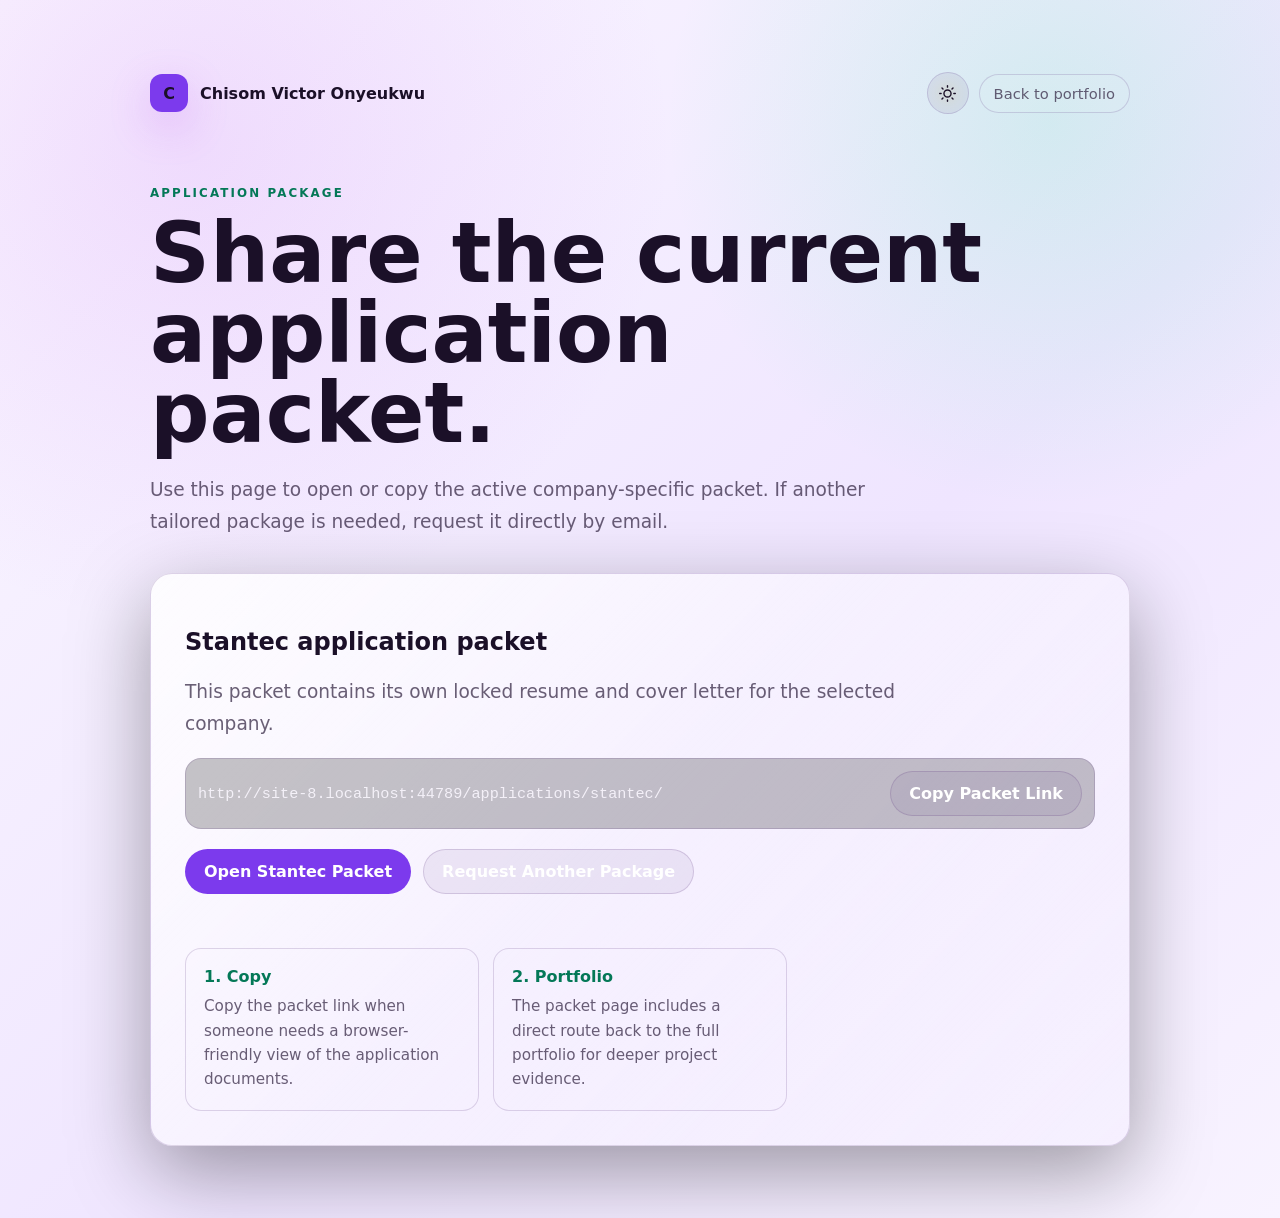
==== deploy_public/application-package/index.html @ a61a7074 "Change default active packet to Stantec" ====
<!doctype html>
<html lang="en" data-theme="dark">
<head>
  <meta charset="utf-8"/>
  <meta name="viewport" content="width=device-width, initial-scale=1"/>
  <meta name="robots" content="noindex, nofollow"/>
  <meta name="color-scheme" content="dark light"/>
  <title>Application Package - Chisom Victor Onyeukwu</title>
  <style>
    :root {
      color-scheme: dark;
      --bg: #08040d;
      --panel: rgba(255,255,255,.075);
      --panel-strong: rgba(255,255,255,.12);
      --border: rgba(255,255,255,.16);
      --text: #fbf7ff;
      --muted: rgba(251,247,255,.72);
      --accent: #bf5af2;
      --green: #35f2a5;
      font-family: Inter, ui-sans-serif, system-ui, -apple-system, BlinkMacSystemFont, "Segoe UI", sans-serif;
    }
    [data-theme="light"] {
      color-scheme: light;
      --bg: #fbf8ff;
      --panel: rgba(87,48,122,.075);
      --panel-strong: rgba(255,255,255,.82);
      --border: rgba(87,48,122,.18);
      --text: #1b1028;
      --muted: rgba(48,34,64,.72);
      --accent: #7c3aed;
      --green: #047857;
    }
    * { box-sizing: border-box; }
    body {
      margin: 0;
      min-height: 100vh;
      color: var(--text);
      background:
        radial-gradient(circle at 15% 12%, rgba(191,90,242,.28), transparent 30rem),
        radial-gradient(circle at 82% 10%, rgba(53,242,165,.14), transparent 24rem),
        linear-gradient(135deg, #08040d, #1d0d2c 58%, #09050f);
    }
    [data-theme="light"] body {
      background:
        radial-gradient(circle at 15% 12%, rgba(191,90,242,.16), transparent 30rem),
        radial-gradient(circle at 82% 10%, rgba(53,242,165,.16), transparent 24rem),
        linear-gradient(135deg, #fbf8ff, #efe5ff 58%, #f8f3ff);
    }
    main {
      width: min(980px, calc(100% - 32px));
      margin: 0 auto;
      padding: clamp(28px, 6vw, 72px) 0;
    }
    .topbar {
      display: flex;
      justify-content: space-between;
      align-items: center;
      gap: 16px;
      margin-bottom: clamp(36px, 6vw, 72px);
    }
    .brand,
    .back {
      color: inherit;
      text-decoration: none;
    }
    .brand {
      display: inline-flex;
      align-items: center;
      gap: 12px;
      font-weight: 800;
    }
    .mark {
      width: 38px;
      height: 38px;
      display: grid;
      place-items: center;
      border-radius: 12px;
      background: linear-gradient(135deg, var(--accent), #7c3aed);
      box-shadow: 0 14px 40px rgba(191,90,242,.28);
    }
    .back {
      color: var(--muted);
      border: 1px solid var(--border);
      border-radius: 999px;
      padding: 10px 14px;
      background: rgba(255,255,255,.05);
      font-size: .92rem;
    }
    .top-actions {
      display: flex;
      align-items: center;
      gap: 10px;
      flex-wrap: wrap;
    }
    .theme-btn {
      position: relative;
      overflow: hidden;
      width: 42px;
      height: 42px;
      border-radius: 999px;
      display: grid;
      place-items: center;
      border: 1px solid var(--border);
      color: var(--text);
      background: var(--panel);
      cursor: pointer;
      transition: transform .25s ease, box-shadow .25s ease, border-color .25s ease, background .25s ease;
    }
    .theme-btn::before {
      content: "";
      position: absolute;
      inset: -45%;
      border-radius: 50%;
      background: radial-gradient(circle, rgba(53,242,165,.28), transparent 62%);
      opacity: 0;
      transform: scale(.55);
      transition: opacity .28s ease, transform .35s cubic-bezier(.2,.8,.2,1);
    }
    .theme-btn:hover,
    .theme-btn.theme-previewing {
      transform: rotate(12deg) scale(1.06);
      border-color: var(--green);
      box-shadow: 0 0 24px rgba(53,242,165,.22);
    }
    .theme-btn:hover::before,
    .theme-btn.theme-previewing::before { opacity: 1; transform: scale(1); }
    .theme-btn svg { position: relative; z-index: 1; transition: filter .25s ease, transform .25s ease; }
    [data-theme="dark"] .icon-sun { display: none; }
    [data-theme="dark"] .icon-moon { display: block; filter: drop-shadow(0 0 8px rgba(167,139,250,.62)); }
    [data-theme="light"] .icon-moon { display: none; }
    [data-theme="light"] .icon-sun { display: block; filter: drop-shadow(0 0 9px rgba(250,204,21,.72)); }
    [data-theme="light"] .theme-btn.theme-just-applied {
      box-shadow: 0 0 0 4px rgba(250,204,21,.16), 0 0 30px rgba(250,204,21,.45), inset 0 0 18px rgba(255,255,255,.34);
    }
    [data-theme="dark"] .theme-btn.theme-just-applied {
      box-shadow: 0 0 0 4px rgba(167,139,250,.14), 0 0 30px rgba(167,139,250,.36), inset 0 0 18px rgba(255,255,255,.08);
    }
    .theme-btn.theme-just-applied svg { transform: scale(1.12); }
    .eyebrow {
      color: var(--green);
      letter-spacing: .18em;
      text-transform: uppercase;
      font-size: .74rem;
      font-weight: 800;
      margin-bottom: 14px;
    }
    h1 {
      margin: 0;
      font-size: clamp(2.35rem, 7vw, 5.2rem);
      line-height: .96;
      letter-spacing: 0;
      max-width: 850px;
    }
    .intro {
      max-width: 760px;
      color: var(--muted);
      font-size: clamp(1rem, 2vw, 1.16rem);
      line-height: 1.75;
      margin: 20px 0 34px;
    }
    .panel {
      border: 1px solid var(--border);
      border-radius: 22px;
      background: linear-gradient(135deg, var(--panel-strong), rgba(255,255,255,.045));
      box-shadow: 0 26px 80px rgba(0,0,0,.36);
      padding: clamp(20px, 4vw, 34px);
    }
    .link-box {
      display: grid;
      grid-template-columns: 1fr auto;
      gap: 12px;
      align-items: center;
      border: 1px solid var(--border);
      border-radius: 16px;
      background: rgba(0,0,0,.22);
      padding: 12px;
      margin: 18px 0 20px;
    }
    code {
      color: rgba(251,247,255,.88);
      white-space: nowrap;
      overflow: hidden;
      text-overflow: ellipsis;
      font-size: .95rem;
    }
    .actions {
      display: flex;
      flex-wrap: wrap;
      gap: 12px;
      margin-top: 18px;
    }
    .btn {
      appearance: none;
      border: 1px solid var(--border);
      border-radius: 999px;
      min-height: 44px;
      padding: 12px 18px;
      background: var(--panel);
      color: #fff;
      text-decoration: none;
      font: inherit;
      font-weight: 800;
      cursor: pointer;
      display: inline-flex;
      align-items: center;
      justify-content: center;
    }
    .btn.primary {
      border-color: transparent;
      background: linear-gradient(135deg, var(--accent), #7c3aed);
    }
    .steps {
      display: grid;
      grid-template-columns: repeat(3, minmax(0, 1fr));
      gap: 14px;
      margin-top: 20px;
    }
    .step {
      border: 1px solid var(--border);
      border-radius: 16px;
      background: rgba(255,255,255,.05);
      padding: 18px;
    }
    .step strong {
      display: block;
      margin-bottom: 8px;
      color: var(--green);
    }
    .step p {
      margin: 0;
      color: var(--muted);
      line-height: 1.6;
      font-size: .95rem;
    }
    .status {
      min-height: 22px;
      color: var(--green);
      font-weight: 800;
      margin-top: 12px;
    }
    @media (max-width: 760px) {
      .topbar { flex-direction: column; align-items: flex-start; }
      .link-box { grid-template-columns: 1fr; }
      .steps { grid-template-columns: 1fr; }
      code { white-space: normal; word-break: break-all; }
    }
  </style>
</head>
<body>
  <main>
    <nav class="topbar" aria-label="Application package navigation">
      <a class="brand" href="../index.html">
        <span class="mark">C</span>
        <span>Chisom Victor Onyeukwu</span>
      </a>
      <div class="top-actions">
        <button class="theme-btn" id="themeBtn" aria-label="Toggle theme">
          <svg class="icon-sun" width="17" height="17" viewBox="0 0 24 24" fill="none" stroke="currentColor" stroke-width="2" stroke-linecap="round" stroke-linejoin="round"><circle cx="12" cy="12" r="5"/><line x1="12" y1="1" x2="12" y2="3"/><line x1="12" y1="21" x2="12" y2="23"/><line x1="4.22" y1="4.22" x2="5.64" y2="5.64"/><line x1="18.36" y1="18.36" x2="19.78" y2="19.78"/><line x1="1" y1="12" x2="3" y2="12"/><line x1="21" y1="12" x2="23" y2="12"/><line x1="4.22" y1="19.78" x2="5.64" y2="18.36"/><line x1="18.36" y1="5.64" x2="19.78" y2="4.22"/></svg>
          <svg class="icon-moon" width="17" height="17" viewBox="0 0 24 24" fill="none" stroke="currentColor" stroke-width="2" stroke-linecap="round" stroke-linejoin="round"><path d="M21 12.79A9 9 0 1 1 11.21 3 7 7 0 0 0 21 12.79z"/></svg>
        </button>
        <a class="back" href="../index.html">Back to portfolio</a>
      </div>
    </nav>

    <section>
      <div class="eyebrow">Application Package</div>
      <h1>Share the current application packet.</h1>
      <p class="intro">
        Use this page to open or copy the active company-specific packet. If another
        tailored package is needed, request it directly by email.
      </p>
    </section>

    <section class="panel" aria-label="Application package sharing tools">
      <h2 id="packetTitle">Current packet</h2>
      <p class="intro" style="margin-bottom:0">
        This packet contains its own locked resume and cover letter for the selected company.
      </p>

      <div class="link-box">
        <code id="packetLink">/applications/onterris/</code>
        <button class="btn" id="copyBtn" type="button">Copy Packet Link</button>
      </div>

      <div class="actions">
        <a class="btn primary" id="openPacketBtn" href="../applications/stantec/">Open Stantec Packet</a>
        <a class="btn" href="mailto:victoronyeukwu@gmail.com?subject=Application%20Package%20Request&body=Hi%20Chisom%2C%0A%0AI%27d%20like%20to%20request%20your%20application%20package.%0A%0AThanks%2C">Request Another Package</a>
      </div>
      <div class="status" id="copyStatus" aria-live="polite"></div>

      <div class="steps" aria-label="How to share">
        <div class="step">
          <strong>1. Copy</strong>
          <p>Copy the packet link when someone needs a browser-friendly view of the application documents.</p>
        </div>
        <div class="step">
          <strong>2. Portfolio</strong>
          <p>The packet page includes a direct route back to the full portfolio for deeper project evidence.</p>
        </div>
      </div>
    </section>
  </main>

  <script>
    (function initTheme() {
      const html = document.documentElement;
      const btn = document.getElementById('themeBtn');
      const STORAGE = 'cv-theme';
      const media = window.matchMedia('(prefers-color-scheme: dark)');
      const systemTheme = () => media.matches ? 'dark' : 'light';
      let previewTheme = null;
      function applyTheme(theme, persist = true) {
        html.setAttribute('data-theme', theme);
        if (persist) localStorage.setItem(STORAGE, theme);
      }
      applyTheme(localStorage.getItem(STORAGE) || systemTheme(), Boolean(localStorage.getItem(STORAGE)));
      btn?.addEventListener('click', () => {
        const current = html.getAttribute('data-theme');
        applyTheme(previewTheme ? current : (current === 'dark' ? 'light' : 'dark'));
        previewTheme = null;
        btn.classList.remove('theme-previewing');
        btn.classList.add('theme-just-applied');
        window.setTimeout(() => btn.classList.remove('theme-just-applied'), 850);
      });
      if (window.matchMedia('(hover: hover) and (pointer: fine)').matches) {
        btn?.addEventListener('pointerenter', () => {
          if (previewTheme) return;
          previewTheme = html.getAttribute('data-theme');
          applyTheme(previewTheme === 'dark' ? 'light' : 'dark', false);
          btn.classList.add('theme-previewing');
        });
        btn?.addEventListener('pointerleave', () => {
          if (previewTheme) applyTheme(previewTheme, false);
          previewTheme = null;
          btn.classList.remove('theme-previewing');
        });
      }
      media.addEventListener?.('change', () => {
        if (!localStorage.getItem(STORAGE)) applyTheme(systemTheme(), false);
      });
    })();

    const packets = {
      kcb: {
        label: 'KCB Packet',
        title: 'KCB application packet',
        path: '/applications/kcb/',
        openHref: '../applications/kcb/'
      },
      onterris: {
        label: 'Onterris Packet',
        title: 'Onterris application packet',
        path: '/applications/onterris/',
        openHref: '../applications/onterris/'
      },
      stantec: {
        label: 'Stantec Packet',
        title: 'Stantec application packet',
        path: '/applications/stantec/',
        openHref: '../applications/stantec/'
      }
    };
    const requestedPacket = new URLSearchParams(window.location.search).get('packet');
    const activePacket = packets[requestedPacket] || packets.stantec;
    let packetPath = activePacket.path;
    const titleEl = document.getElementById('packetTitle');
    const linkEl = document.getElementById('packetLink');
    const statusEl = document.getElementById('copyStatus');
    const copyBtn = document.getElementById('copyBtn');
    const openPacketBtn = document.getElementById('openPacketBtn');

    titleEl.textContent = activePacket.title;
    linkEl.textContent = new URL(packetPath, window.location.origin).href;
    openPacketBtn.href = activePacket.openHref;
    openPacketBtn.textContent = `Open ${activePacket.label}`;

    copyBtn.addEventListener('click', async () => {
      const packetUrl = new URL(packetPath, window.location.origin).href;
      try {
        await navigator.clipboard.writeText(packetUrl);
        statusEl.textContent = 'Packet link copied.';
      } catch (error) {
        statusEl.textContent = 'Copy failed. Select and copy the link manually.';
      }
    });
  </script>
</body>
</html>
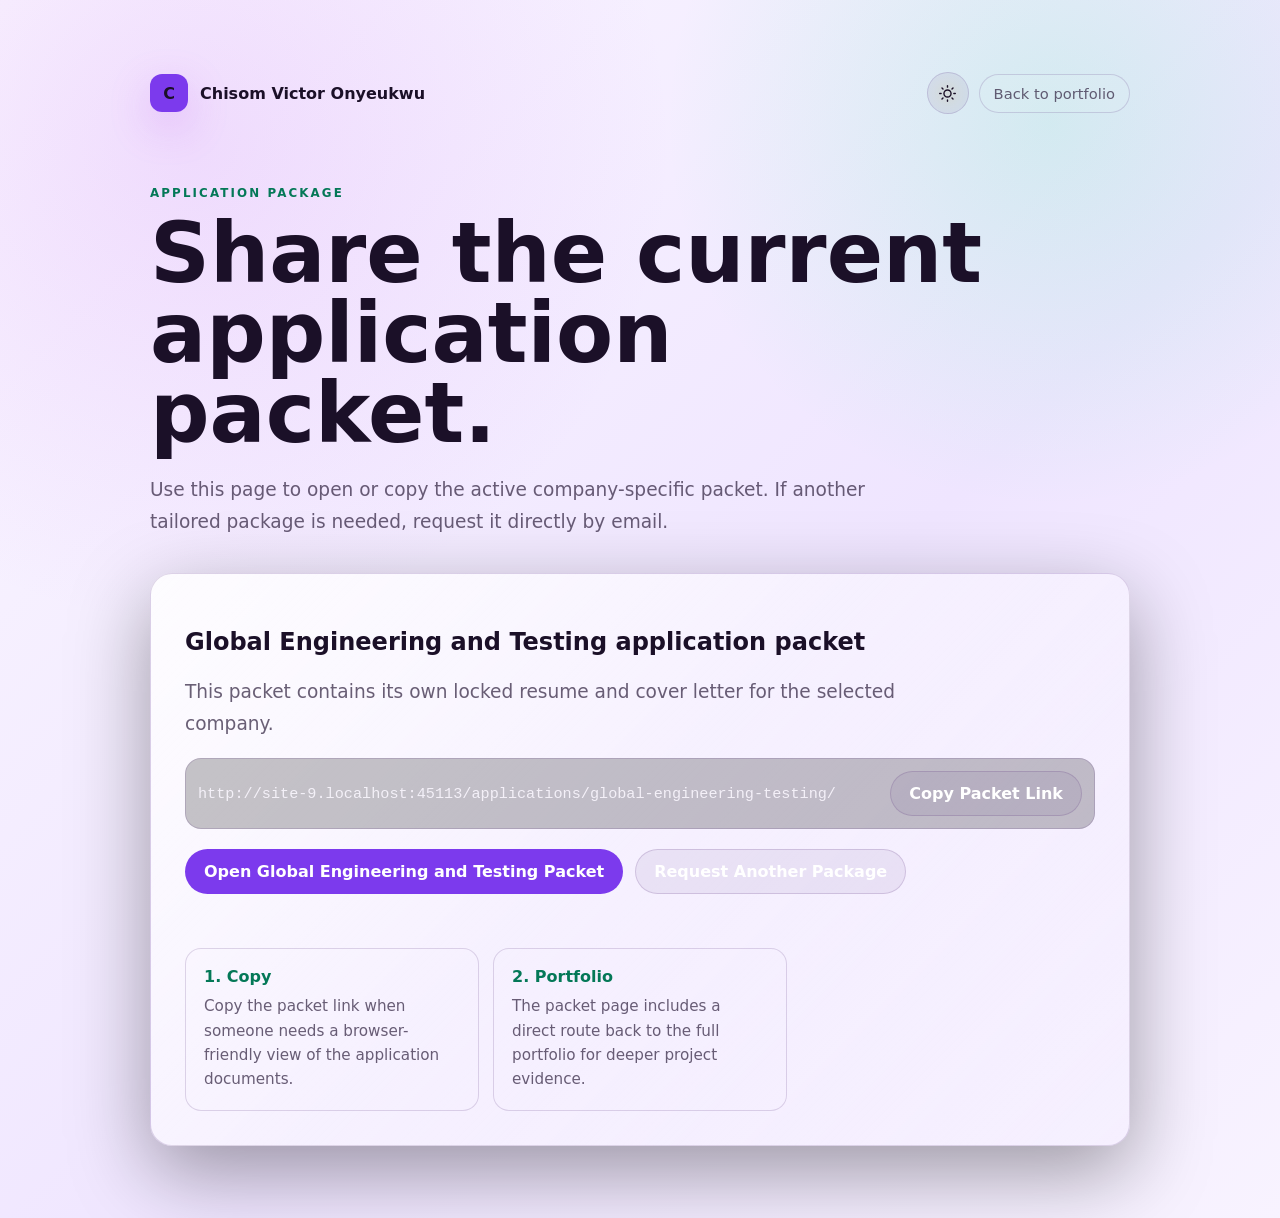
==== commit 97cc0eec: "Update packet links and default active packet" ====
--- a/deploy_public/application-package/index.html
+++ b/deploy_public/application-package/index.html
@@ -278,12 +278,12 @@
       </p>
 
       <div class="link-box">
-        <code id="packetLink">/applications/onterris/</code>
+        <code id="packetLink">/applications/global-engineering-testing/</code>
         <button class="btn" id="copyBtn" type="button">Copy Packet Link</button>
       </div>
 
       <div class="actions">
-        <a class="btn primary" id="openPacketBtn" href="../applications/stantec/">Open Stantec Packet</a>
+        <a class="btn primary" id="openPacketBtn" href="../applications/global-engineering-testing/">Open Global Engineering and Testing Packet</a>
         <a class="btn" href="mailto:victoronyeukwu@gmail.com?subject=Application%20Package%20Request&body=Hi%20Chisom%2C%0A%0AI%27d%20like%20to%20request%20your%20application%20package.%0A%0AThanks%2C">Request Another Package</a>
       </div>
       <div class="status" id="copyStatus" aria-live="polite"></div>
@@ -358,10 +358,16 @@
         title: 'Stantec application packet',
         path: '/applications/stantec/',
         openHref: '../applications/stantec/'
+      },
+      global: {
+        label: 'Global Engineering and Testing Packet',
+        title: 'Global Engineering and Testing application packet',
+        path: '/applications/global-engineering-testing/',
+        openHref: '../applications/global-engineering-testing/'
       }
     };
     const requestedPacket = new URLSearchParams(window.location.search).get('packet');
-    const activePacket = packets[requestedPacket] || packets.stantec;
+    const activePacket = packets[requestedPacket] || packets.global;
     let packetPath = activePacket.path;
     const titleEl = document.getElementById('packetTitle');
     const linkEl = document.getElementById('packetLink');
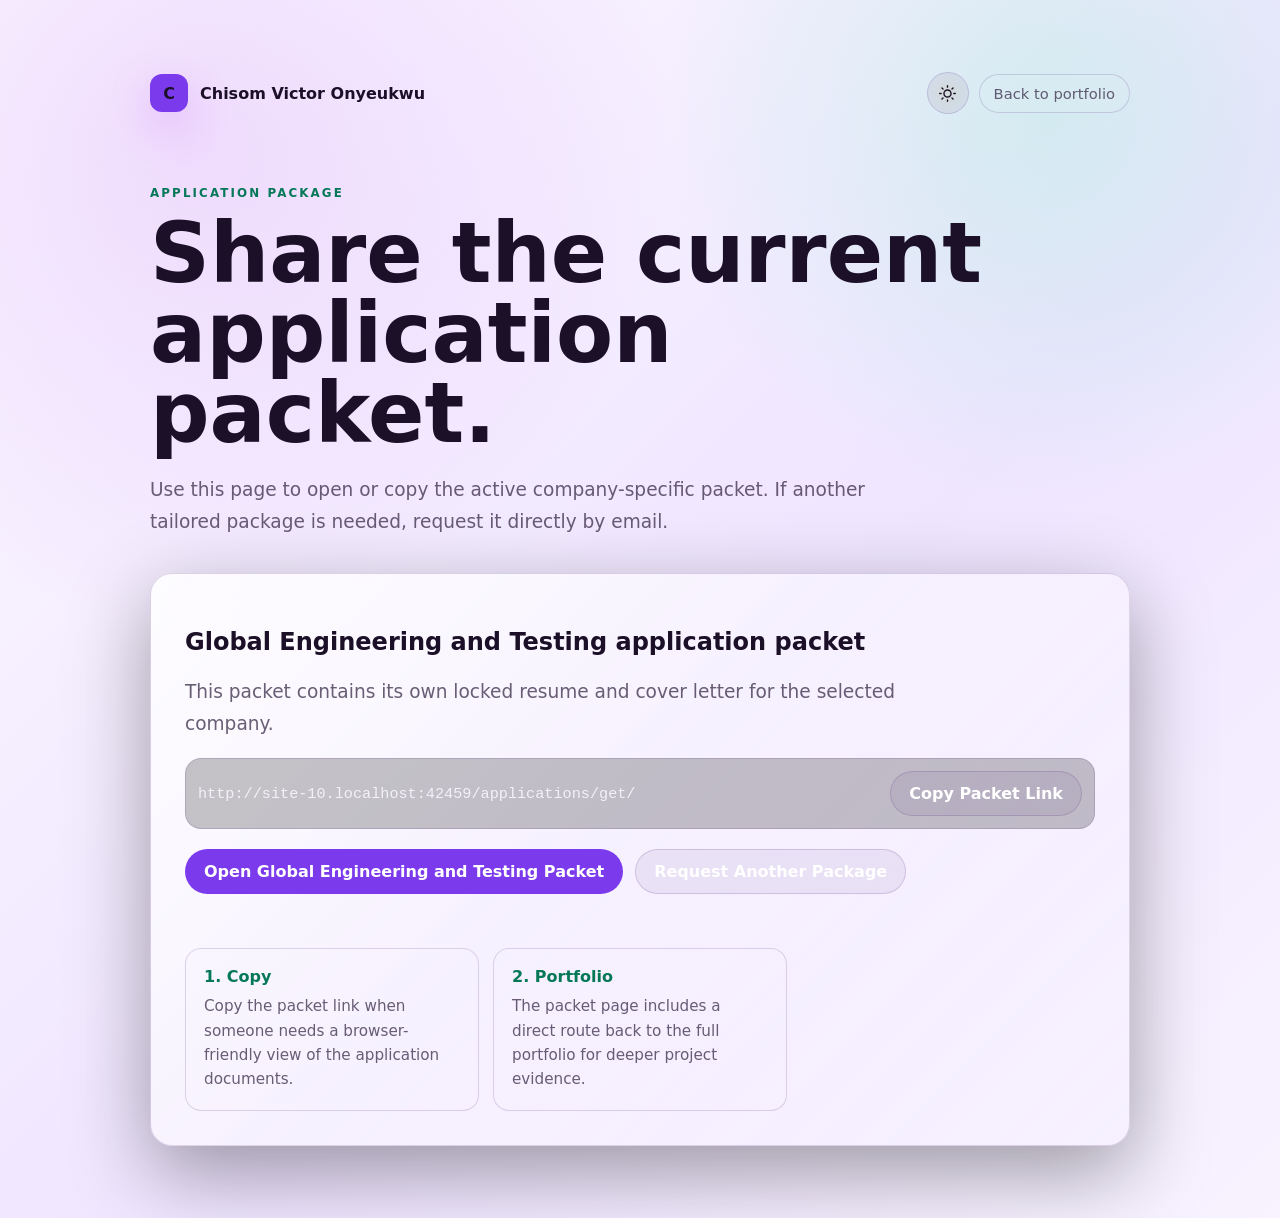
==== commit ac7d4436: "Update application packet links for global testing" ====
--- a/deploy_public/application-package/index.html
+++ b/deploy_public/application-package/index.html
@@ -278,12 +278,12 @@
       </p>
 
       <div class="link-box">
-        <code id="packetLink">/applications/global-engineering-testing/</code>
+        <code id="packetLink">/applications/get/</code>
         <button class="btn" id="copyBtn" type="button">Copy Packet Link</button>
       </div>
 
       <div class="actions">
-        <a class="btn primary" id="openPacketBtn" href="../applications/global-engineering-testing/">Open Global Engineering and Testing Packet</a>
+        <a class="btn primary" id="openPacketBtn" href="../applications/get/">Open Global Engineering and Testing Packet</a>
         <a class="btn" href="mailto:victoronyeukwu@gmail.com?subject=Application%20Package%20Request&body=Hi%20Chisom%2C%0A%0AI%27d%20like%20to%20request%20your%20application%20package.%0A%0AThanks%2C">Request Another Package</a>
       </div>
       <div class="status" id="copyStatus" aria-live="polite"></div>
@@ -359,15 +359,15 @@
         path: '/applications/stantec/',
         openHref: '../applications/stantec/'
       },
-      global: {
+      get: {
         label: 'Global Engineering and Testing Packet',
         title: 'Global Engineering and Testing application packet',
-        path: '/applications/global-engineering-testing/',
-        openHref: '../applications/global-engineering-testing/'
+        path: '/applications/get/',
+        openHref: '../applications/get/'
       }
     };
     const requestedPacket = new URLSearchParams(window.location.search).get('packet');
-    const activePacket = packets[requestedPacket] || packets.global;
+    const activePacket = packets[requestedPacket] || packets.get;
     let packetPath = activePacket.path;
     const titleEl = document.getElementById('packetTitle');
     const linkEl = document.getElementById('packetLink');
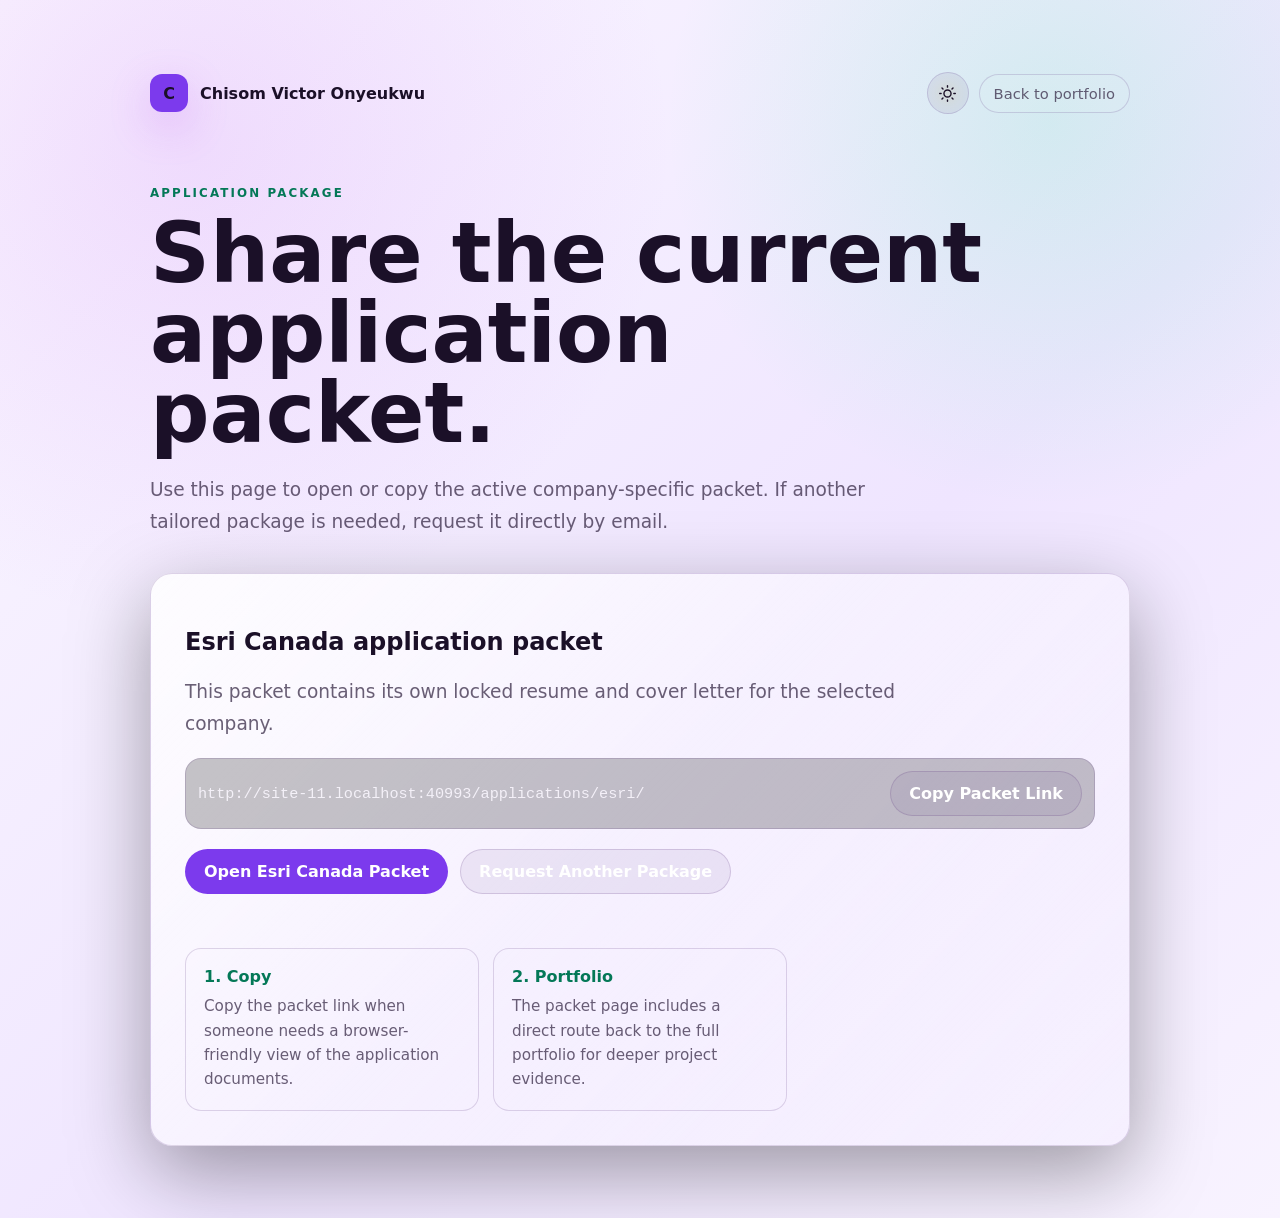
==== commit 50ee5f92: "Change default packet to Esri Canada" ====
--- a/deploy_public/application-package/index.html
+++ b/deploy_public/application-package/index.html
@@ -364,10 +364,16 @@
         title: 'Global Engineering and Testing application packet',
         path: '/applications/get/',
         openHref: '../applications/get/'
+      },
+      esri: {
+        label: 'Esri Canada Packet',
+        title: 'Esri Canada application packet',
+        path: '/applications/esri/',
+        openHref: '../applications/esri/'
       }
     };
     const requestedPacket = new URLSearchParams(window.location.search).get('packet');
-    const activePacket = packets[requestedPacket] || packets.get;
+    const activePacket = packets[requestedPacket] || packets.esri;
     let packetPath = activePacket.path;
     const titleEl = document.getElementById('packetTitle');
     const linkEl = document.getElementById('packetLink');
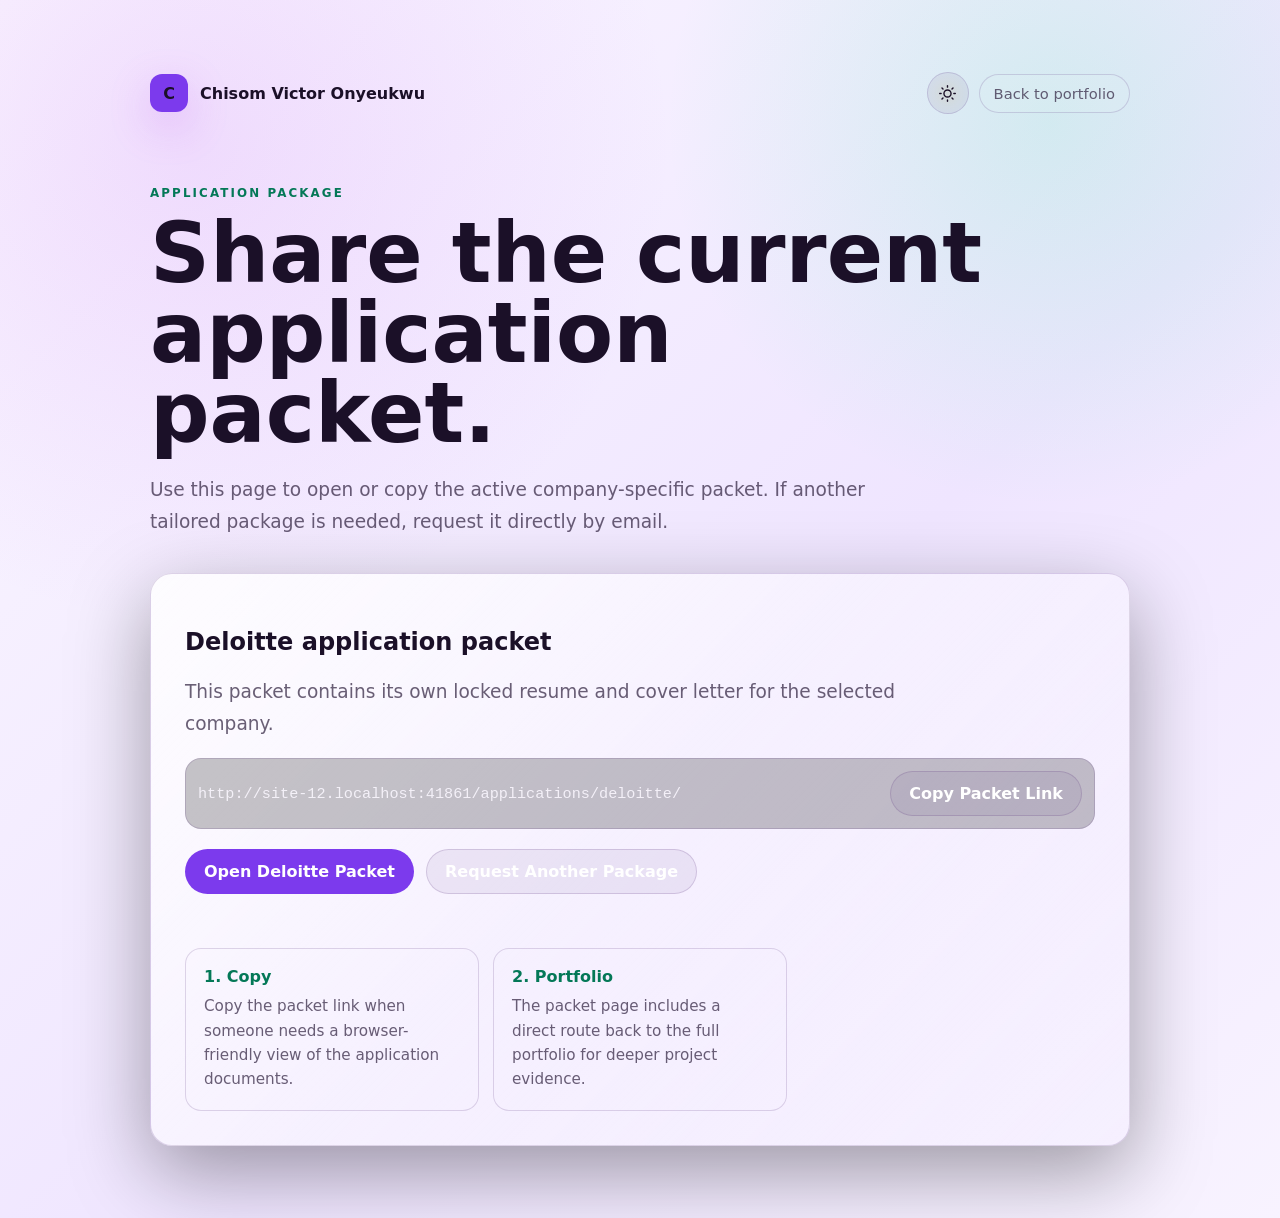
==== commit 733a235b: "Update packet links to point to Deloitte" ====
--- a/deploy_public/application-package/index.html
+++ b/deploy_public/application-package/index.html
@@ -278,12 +278,12 @@
       </p>
 
       <div class="link-box">
-        <code id="packetLink">/applications/get/</code>
+        <code id="packetLink">/applications/deloitte/</code>
         <button class="btn" id="copyBtn" type="button">Copy Packet Link</button>
       </div>
 
       <div class="actions">
-        <a class="btn primary" id="openPacketBtn" href="../applications/get/">Open Global Engineering and Testing Packet</a>
+        <a class="btn primary" id="openPacketBtn" href="../applications/deloitte/">Open Deloitte Packet</a>
         <a class="btn" href="mailto:victoronyeukwu@gmail.com?subject=Application%20Package%20Request&body=Hi%20Chisom%2C%0A%0AI%27d%20like%20to%20request%20your%20application%20package.%0A%0AThanks%2C">Request Another Package</a>
       </div>
       <div class="status" id="copyStatus" aria-live="polite"></div>
@@ -370,10 +370,16 @@
         title: 'Esri Canada application packet',
         path: '/applications/esri/',
         openHref: '../applications/esri/'
+      },
+      deloitte: {
+        label: 'Deloitte Packet',
+        title: 'Deloitte application packet',
+        path: '/applications/deloitte/',
+        openHref: '../applications/deloitte/'
       }
     };
     const requestedPacket = new URLSearchParams(window.location.search).get('packet');
-    const activePacket = packets[requestedPacket] || packets.esri;
+    const activePacket = packets[requestedPacket] || packets.deloitte;
     let packetPath = activePacket.path;
     const titleEl = document.getElementById('packetTitle');
     const linkEl = document.getElementById('packetLink');
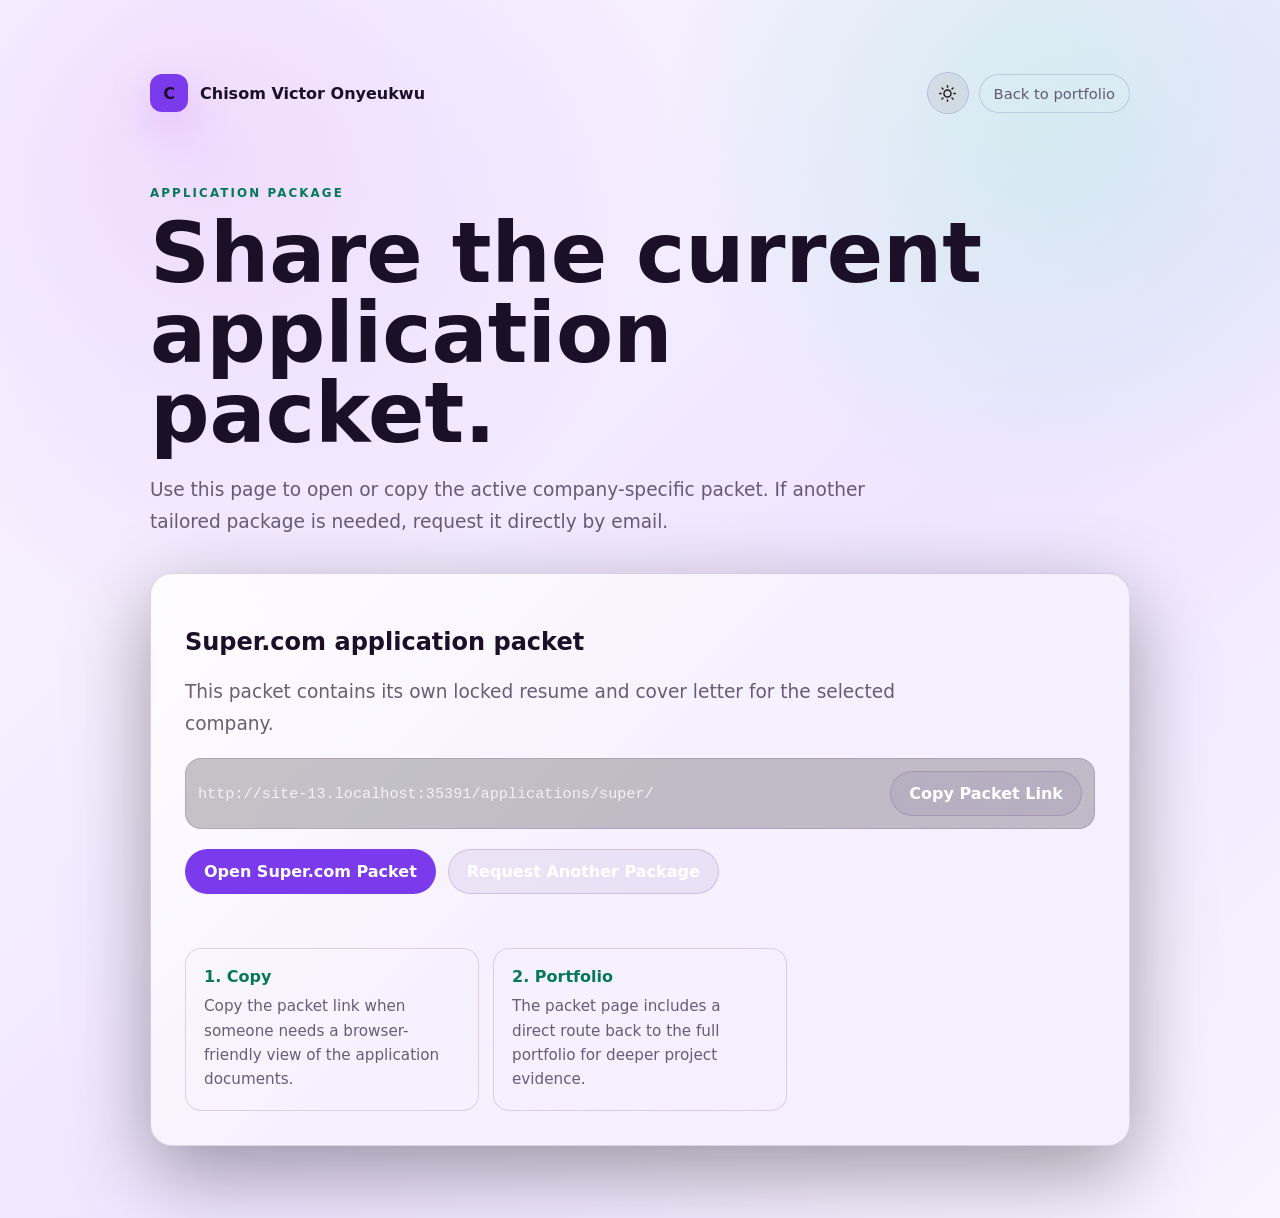
==== commit c30b1d3d: "Update index.html" ====
--- a/deploy_public/application-package/index.html
+++ b/deploy_public/application-package/index.html
@@ -278,12 +278,12 @@
       </p>
 
       <div class="link-box">
-        <code id="packetLink">/applications/deloitte/</code>
+        <code id="packetLink">/applications/super/</code>
         <button class="btn" id="copyBtn" type="button">Copy Packet Link</button>
       </div>
 
       <div class="actions">
-        <a class="btn primary" id="openPacketBtn" href="../applications/deloitte/">Open Deloitte Packet</a>
+        <a class="btn primary" id="openPacketBtn" href="../applications/super/">Open Super.com Packet</a>
         <a class="btn" href="mailto:victoronyeukwu@gmail.com?subject=Application%20Package%20Request&body=Hi%20Chisom%2C%0A%0AI%27d%20like%20to%20request%20your%20application%20package.%0A%0AThanks%2C">Request Another Package</a>
       </div>
       <div class="status" id="copyStatus" aria-live="polite"></div>
@@ -376,10 +376,16 @@
         title: 'Deloitte application packet',
         path: '/applications/deloitte/',
         openHref: '../applications/deloitte/'
+      },
+      super: {
+        label: 'Super.com Packet',
+        title: 'Super.com application packet',
+        path: '/applications/super/',
+        openHref: '../applications/super/'
       }
     };
     const requestedPacket = new URLSearchParams(window.location.search).get('packet');
-    const activePacket = packets[requestedPacket] || packets.deloitte;
+    const activePacket = packets[requestedPacket] || packets.super;
     let packetPath = activePacket.path;
     const titleEl = document.getElementById('packetTitle');
     const linkEl = document.getElementById('packetLink');
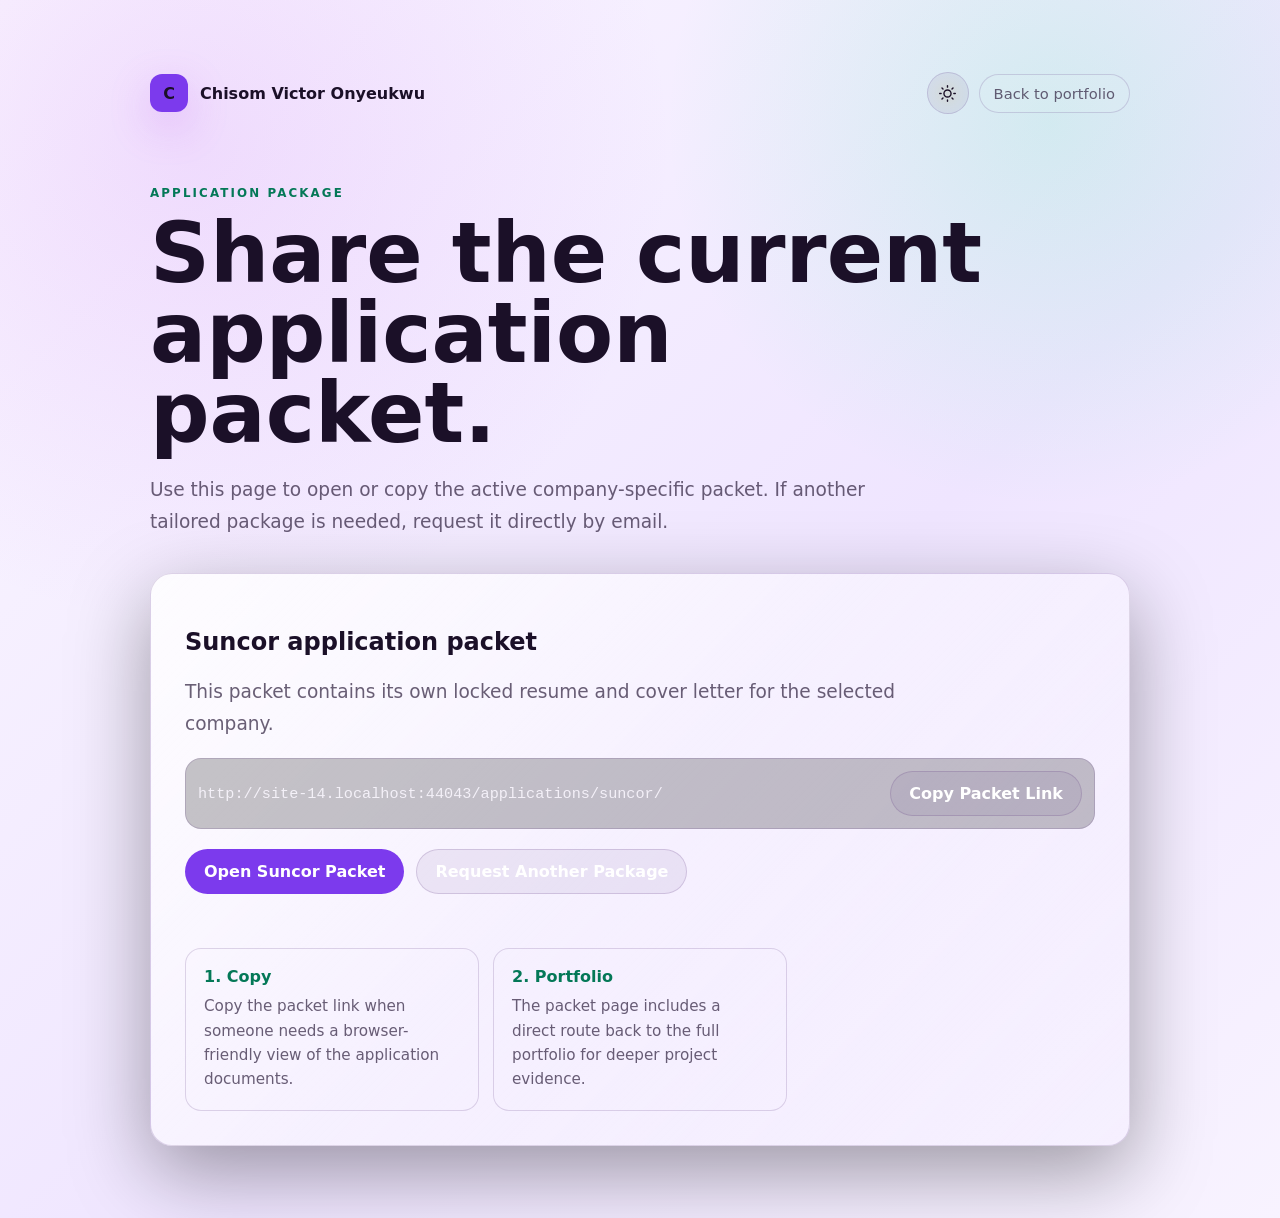
==== commit 776b330d: "Update application packet links to Suncor" ====
--- a/deploy_public/application-package/index.html
+++ b/deploy_public/application-package/index.html
@@ -278,12 +278,12 @@
       </p>
 
       <div class="link-box">
-        <code id="packetLink">/applications/super/</code>
+        <code id="packetLink">/applications/suncor/</code>
         <button class="btn" id="copyBtn" type="button">Copy Packet Link</button>
       </div>
 
       <div class="actions">
-        <a class="btn primary" id="openPacketBtn" href="../applications/super/">Open Super.com Packet</a>
+        <a class="btn primary" id="openPacketBtn" href="../applications/suncor/">Open Suncor Packet</a>
         <a class="btn" href="mailto:victoronyeukwu@gmail.com?subject=Application%20Package%20Request&body=Hi%20Chisom%2C%0A%0AI%27d%20like%20to%20request%20your%20application%20package.%0A%0AThanks%2C">Request Another Package</a>
       </div>
       <div class="status" id="copyStatus" aria-live="polite"></div>
@@ -382,10 +382,16 @@
         title: 'Super.com application packet',
         path: '/applications/super/',
         openHref: '../applications/super/'
+      },
+      suncor: {
+        label: 'Suncor Packet',
+        title: 'Suncor application packet',
+        path: '/applications/suncor/',
+        openHref: '../applications/suncor/'
       }
     };
     const requestedPacket = new URLSearchParams(window.location.search).get('packet');
-    const activePacket = packets[requestedPacket] || packets.super;
+    const activePacket = packets[requestedPacket] || packets.suncor;
     let packetPath = activePacket.path;
     const titleEl = document.getElementById('packetTitle');
     const linkEl = document.getElementById('packetLink');
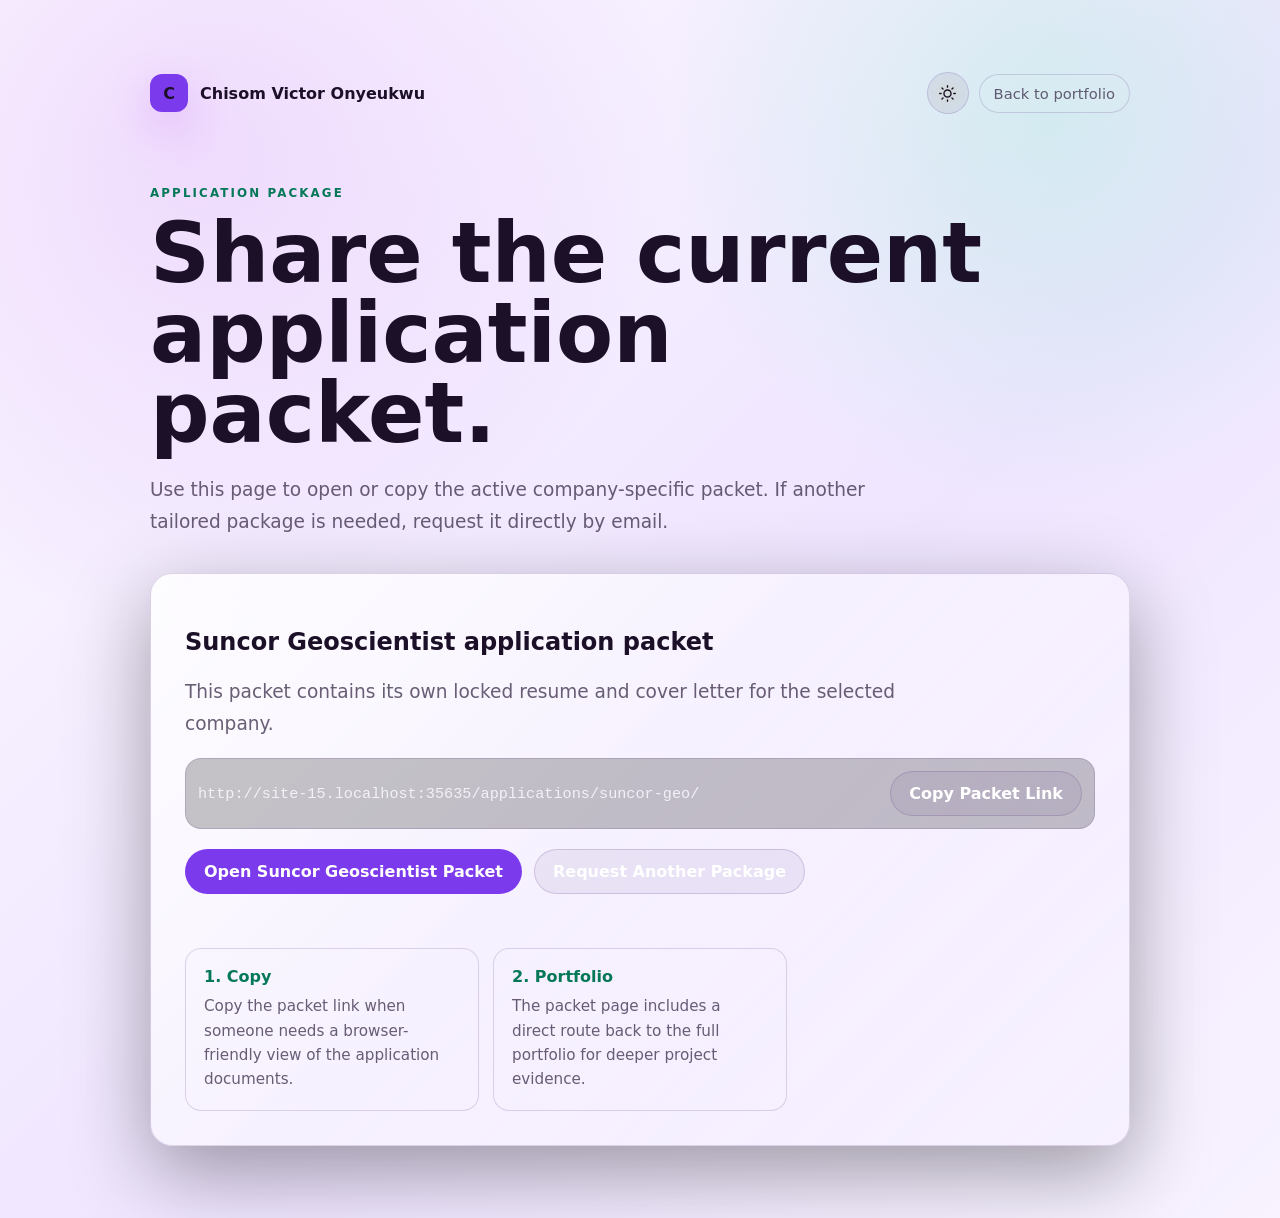
==== commit 3b802e54: "Update Suncor packet links to include geoscientist" ====
--- a/deploy_public/application-package/index.html
+++ b/deploy_public/application-package/index.html
@@ -278,12 +278,12 @@
       </p>
 
       <div class="link-box">
-        <code id="packetLink">/applications/suncor/</code>
+        <code id="packetLink">/applications/suncor-geo/</code>
         <button class="btn" id="copyBtn" type="button">Copy Packet Link</button>
       </div>
 
       <div class="actions">
-        <a class="btn primary" id="openPacketBtn" href="../applications/suncor/">Open Suncor Packet</a>
+        <a class="btn primary" id="openPacketBtn" href="../applications/suncor-geo/">Open Suncor Geoscientist Packet</a>
         <a class="btn" href="mailto:victoronyeukwu@gmail.com?subject=Application%20Package%20Request&body=Hi%20Chisom%2C%0A%0AI%27d%20like%20to%20request%20your%20application%20package.%0A%0AThanks%2C">Request Another Package</a>
       </div>
       <div class="status" id="copyStatus" aria-live="polite"></div>
@@ -388,10 +388,16 @@
         title: 'Suncor application packet',
         path: '/applications/suncor/',
         openHref: '../applications/suncor/'
+      },
+      'suncor-geo': {
+        label: 'Suncor Geoscientist Packet',
+        title: 'Suncor Geoscientist application packet',
+        path: '/applications/suncor-geo/',
+        openHref: '../applications/suncor-geo/'
       }
     };
     const requestedPacket = new URLSearchParams(window.location.search).get('packet');
-    const activePacket = packets[requestedPacket] || packets.suncor;
+    const activePacket = packets[requestedPacket] || packets['suncor-geo'];
     let packetPath = activePacket.path;
     const titleEl = document.getElementById('packetTitle');
     const linkEl = document.getElementById('packetLink');
